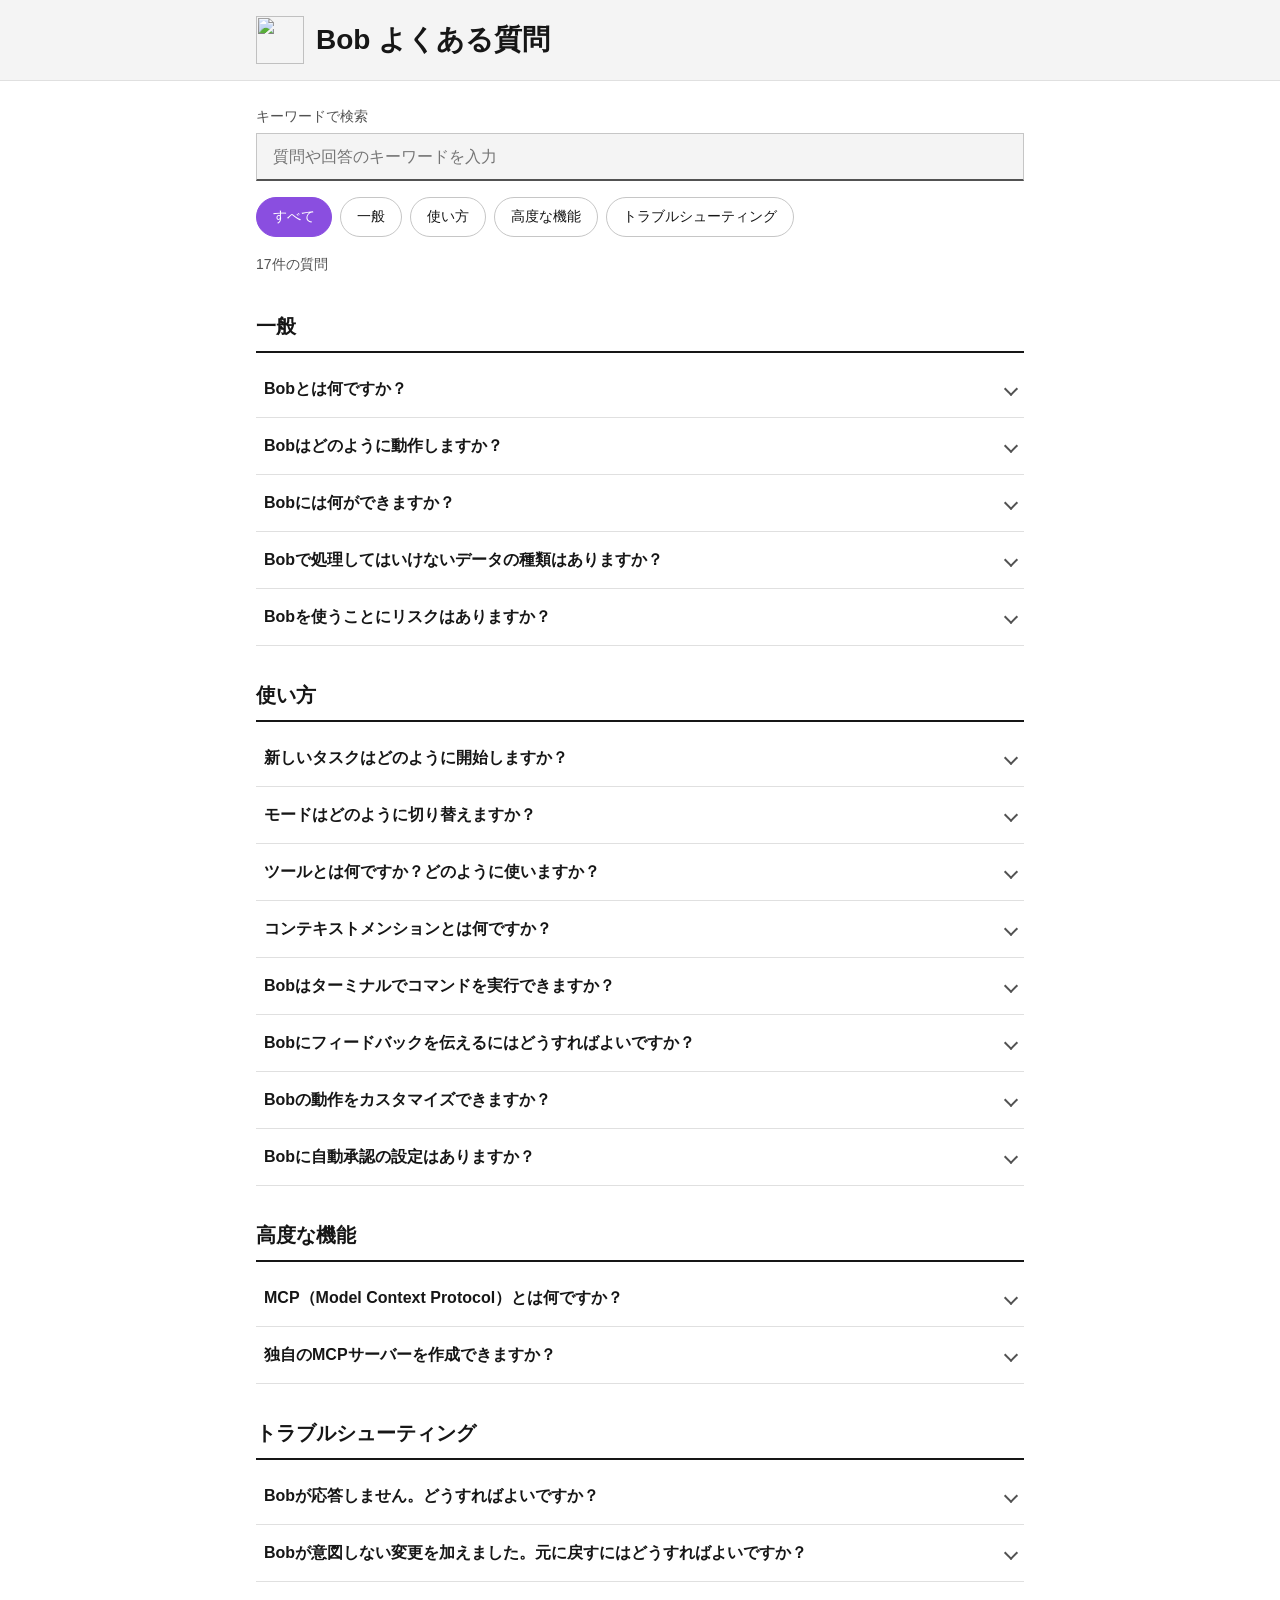
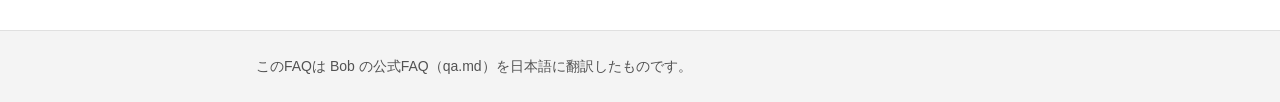
==== index.html @ 48e724e5 "feat: add static Japanese FAQ site for Bob with search and filters" ====
<!DOCTYPE html>
<html lang="ja">
<head>
  <meta charset="UTF-8">
  <meta name="viewport" content="width=device-width, initial-scale=1">
  <title>Bob よくある質問</title>
  <link rel="stylesheet" href="style.css">
</head>
<body>
  <header class="site-header">
    <div class="container header-inner">
      <a class="logo-link" href="https://www.ibm.com/products/bob" target="_blank" rel="noopener noreferrer" aria-label="IBM Bob 製品ページ（外部リンク）">
        <img class="logo" src="bob.svg" alt="" width="48" height="48">
      </a>
      <h1>Bob よくある質問</h1>
    </div>
  </header>

  <main class="container">
    <section class="controls" aria-label="FAQの検索と絞り込み">
      <label class="search-label" for="search">キーワードで検索</label>
      <input id="search" class="search-input" type="search" placeholder="質問や回答のキーワードを入力" autocomplete="off">

      <div id="filters" class="filters" role="group" aria-label="カテゴリで絞り込み"></div>

      <p id="count" class="count" aria-live="polite"></p>
    </section>

    <section id="faq-list" aria-label="質問一覧"></section>

    <p id="empty" class="empty" hidden>条件に一致する質問が見つかりませんでした。キーワードやカテゴリを変更してください。</p>
  </main>

  <footer class="site-footer">
    <div class="container">
      <p>このFAQは Bob の公式FAQ（qa.md）を日本語に翻訳したものです。</p>
    </div>
  </footer>

  <script src="faq-data.js"></script>
  <script src="app.js"></script>
</body>
</html>
---- style.css ----
:root {
  --bg: #ffffff;
  --bg-subtle: #f4f4f4;
  --border: #c6c6c6;
  --border-subtle: #e0e0e0;
  --text: #161616;
  --text-muted: #525252;
  --accent: #8a4ee0;
  --accent-hover: #6929c4;
  --on-accent: #ffffff;
}

@media (prefers-color-scheme: dark) {
  :root {
    --bg: #161616;
    --bg-subtle: #262626;
    --border: #525252;
    --border-subtle: #393939;
    --text: #f4f4f4;
    --text-muted: #a8a8a8;
    --accent: #a56eff;
    --accent-hover: #be95ff;
    --on-accent: #161616;
  }
}

* {
  box-sizing: border-box;
}

body {
  margin: 0;
  color: var(--text);
  background: var(--bg);
  font-family: -apple-system, BlinkMacSystemFont, "Hiragino Sans", "Hiragino Kaku Gothic ProN", "Yu Gothic", Meiryo, sans-serif;
  font-size: 16px;
  line-height: 1.7;
}

.container {
  width: 100%;
  max-width: 800px;
  margin: 0 auto;
  padding: 0 16px;
}

/* ヘッダー・フッター */
.site-header {
  background: var(--bg-subtle);
  border-bottom: 1px solid var(--border-subtle);
}

.header-inner {
  display: flex;
  align-items: center;
  gap: 12px;
  padding-top: 16px;
  padding-bottom: 16px;
}

.logo-link {
  flex-shrink: 0;
  display: inline-flex;
  text-decoration: none;
  border-radius: 2px;
}

.logo-link:focus-visible {
  outline: 2px solid var(--accent);
  outline-offset: 2px;
}

.logo {
  display: block;
}

h1 {
  margin: 0;
  font-size: 1.75rem;
  font-weight: 600;
  line-height: 1.3;
}

.site-footer {
  margin-top: 48px;
  padding: 24px 0;
  background: var(--bg-subtle);
  border-top: 1px solid var(--border-subtle);
  color: var(--text-muted);
  font-size: 0.875rem;
}

.site-footer p {
  margin: 0;
}

/* 検索・フィルタ */
.controls {
  padding-top: 24px;
}

.search-label {
  display: block;
  margin-bottom: 4px;
  font-size: 0.875rem;
  color: var(--text-muted);
}

.search-input {
  width: 100%;
  min-height: 48px;
  padding: 0 16px;
  border: 1px solid var(--border);
  border-bottom: 2px solid var(--text-muted);
  border-radius: 0;
  background: var(--bg-subtle);
  color: var(--text);
  font: inherit;
}

.search-input:focus-visible,
.filter-btn:focus-visible,
.faq-question:focus-visible {
  outline: 2px solid var(--accent);
  outline-offset: 2px;
}

.filters {
  display: flex;
  flex-wrap: wrap;
  gap: 8px;
  margin-top: 16px;
}

.filter-btn {
  min-height: 40px;
  padding: 0 16px;
  border: 1px solid var(--border);
  border-radius: 20px;
  background: var(--bg);
  color: var(--text);
  font: inherit;
  font-size: 0.875rem;
  cursor: pointer;
}

.filter-btn:hover {
  background: var(--bg-subtle);
}

.filter-btn[aria-pressed="true"] {
  background: var(--accent);
  border-color: var(--accent);
  color: var(--on-accent);
}

.filter-btn[aria-pressed="true"]:hover {
  background: var(--accent-hover);
}

.count {
  margin: 16px 0 0;
  color: var(--text-muted);
  font-size: 0.875rem;
}

/* FAQ一覧 */
.category-title {
  margin: 32px 0 8px;
  padding-bottom: 8px;
  border-bottom: 2px solid var(--text);
  font-size: 1.25rem;
  font-weight: 600;
}

.faq-item {
  border-bottom: 1px solid var(--border-subtle);
}

.faq-question {
  display: flex;
  align-items: center;
  justify-content: space-between;
  gap: 16px;
  width: 100%;
  min-height: 56px;
  padding: 12px 8px;
  border: 0;
  background: transparent;
  color: var(--text);
  font: inherit;
  font-weight: 600;
  text-align: left;
  cursor: pointer;
}

.faq-question:hover {
  background: var(--bg-subtle);
}

.faq-icon {
  flex-shrink: 0;
  width: 10px;
  height: 10px;
  border-right: 2px solid var(--text-muted);
  border-bottom: 2px solid var(--text-muted);
  transform: rotate(45deg);
}

.faq-question[aria-expanded="true"] .faq-icon {
  transform: rotate(-135deg);
}

.faq-answer {
  padding: 4px 8px 20px;
  color: var(--text);
}

.faq-answer p {
  margin: 0 0 12px;
}

.faq-answer ul {
  margin: 0 0 12px;
  padding-left: 24px;
}

.faq-answer li {
  margin-bottom: 4px;
}

.faq-answer code {
  padding: 2px 6px;
  border-radius: 2px;
  background: var(--bg-subtle);
  font-family: "SFMono-Regular", Menlo, Consolas, monospace;
  font-size: 0.9em;
}

/* 空状態 */
.empty {
  margin: 48px 0 0;
  padding: 32px 16px;
  background: var(--bg-subtle);
  color: var(--text-muted);
  text-align: center;
}

.empty[hidden],
.faq-answer[hidden] {
  display: none;
}

@media (max-width: 600px) {
  body {
    font-size: 15px;
  }

  h1 {
    font-size: 1.375rem;
  }

  .logo {
    width: 40px;
    height: 40px;
  }
}

@media (prefers-reduced-motion: no-preference) {
  .faq-icon {
    transition: transform 0.15s ease;
  }
}
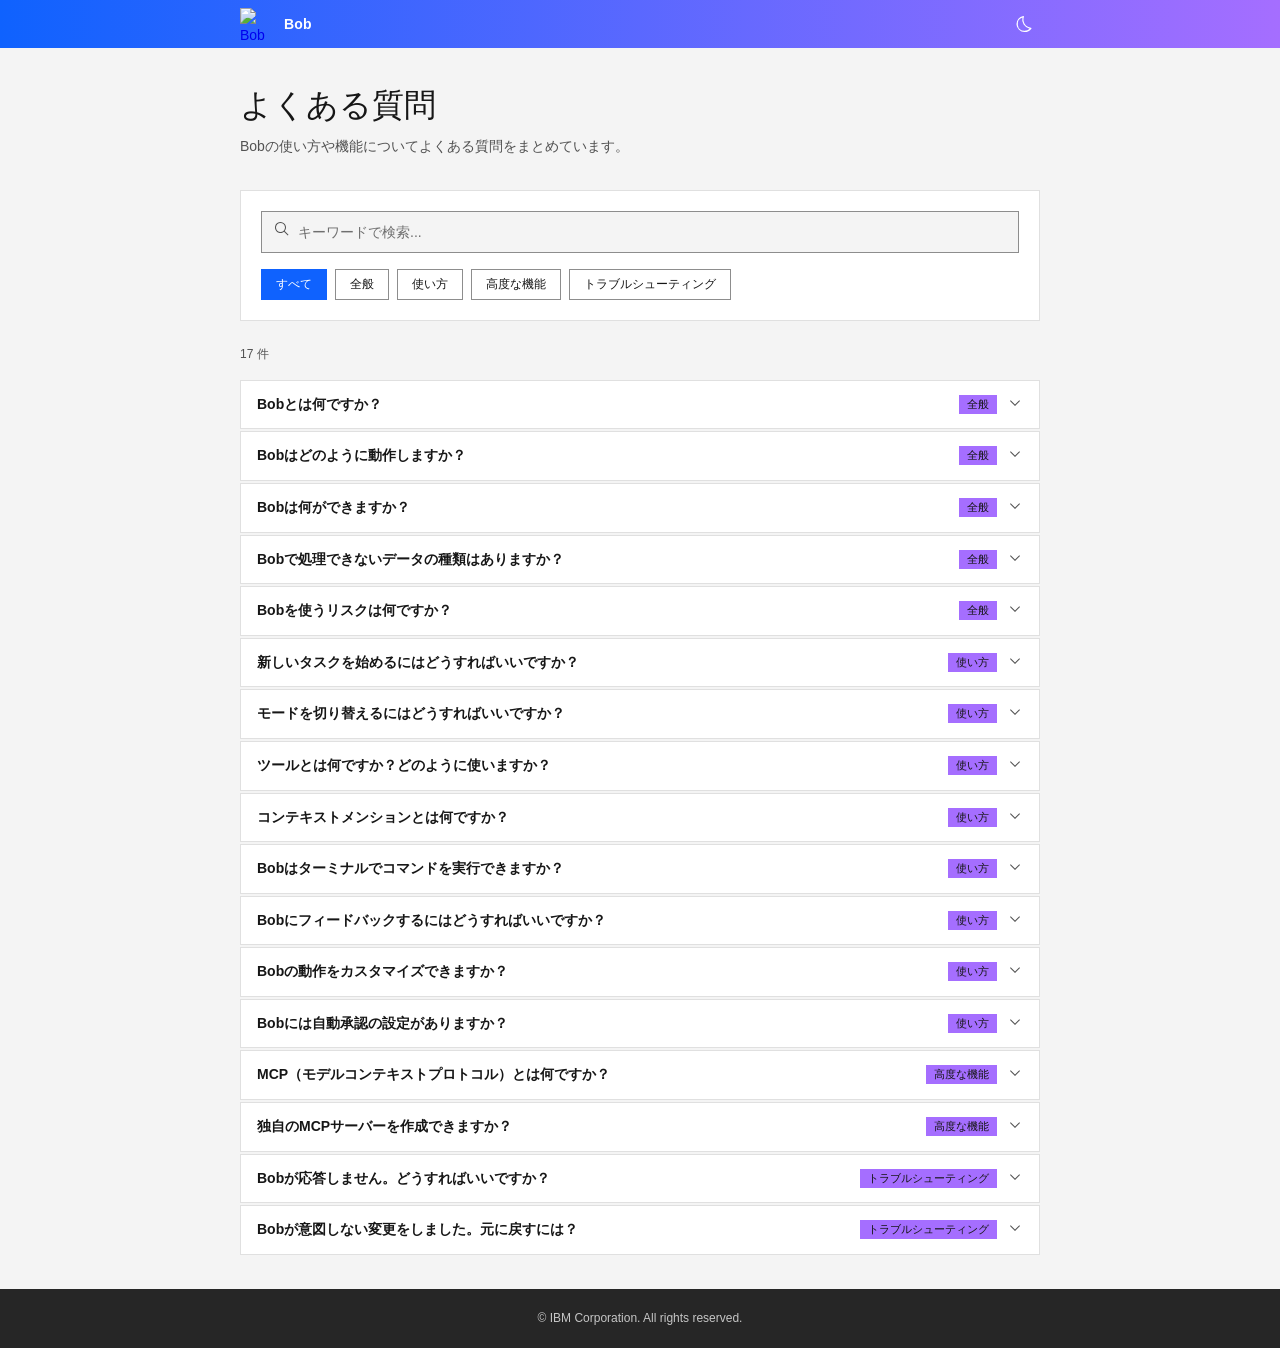
==== commit c7f3b95c: "feat: add Bob FAQ site with search and dark theme" ====
--- a/index.html
+++ b/index.html
@@ -2,42 +2,732 @@
 <html lang="ja">
 <head>
   <meta charset="UTF-8">
-  <meta name="viewport" content="width=device-width, initial-scale=1">
-  <title>Bob よくある質問</title>
-  <link rel="stylesheet" href="style.css">
+  <meta name="viewport" content="width=device-width, initial-scale=1.0">
+  <title>Bob よくある質問（FAQ）</title>
+  <script>
+    // 初期テーマ適用（描画前に実行してちらつきを防ぐ）
+    (function() {
+      var theme = null;
+      try { theme = localStorage.getItem('theme'); } catch (e) {}
+      if (theme !== 'light' && theme !== 'dark') {
+        theme = (window.matchMedia && window.matchMedia('(prefers-color-scheme: dark)').matches) ? 'dark' : 'light';
+      }
+      document.documentElement.setAttribute('data-theme', theme);
+    })();
+  </script>
+  <style>
+    /* テーマ変数（ライト） */
+    :root {
+      color-scheme: light;
+      --brand-blue: #0f62fe;
+      --brand-blue-hover: #0353e9;
+      --brand-purple: #a56eff;
+      --header-gradient: linear-gradient(90deg, #0f62fe, #a56eff);
+
+      --bg-page: #f4f4f4;
+      --bg-card: #ffffff;
+      --bg-input: #f4f4f4;
+      --bg-hover: #e8e8e8;
+      --bg-footer: #262626;
+      --border: #e0e0e0;
+      --border-strong: #8d8d8d;
+      --text: #161616;
+      --text-sub: #525252;
+      --text-answer: #393939;
+      --text-placeholder: #6f6f6f;
+      --text-muted: #8d8d8d;
+      --text-footer: #c6c6c6;
+      --focus: #0f62fe;
+      --badge-bg: #a56eff;
+      --badge-text: #161616;
+    }
+
+    /* テーマ変数（ダーク） */
+    [data-theme="dark"] {
+      color-scheme: dark;
+      --bg-page: #161616;
+      --bg-card: #262626;
+      --bg-input: #161616;
+      --bg-hover: #353535;
+      --bg-footer: #0f0f0f;
+      --border: #393939;
+      --border-strong: #6f6f6f;
+      --text: #f4f4f4;
+      --text-sub: #c6c6c6;
+      --text-answer: #e0e0e0;
+      --text-placeholder: #a8a8a8;
+      --text-muted: #8d8d8d;
+      --text-footer: #a8a8a8;
+      --focus: #78a9ff;
+    }
+
+    *, *::before, *::after {
+      box-sizing: border-box;
+      margin: 0;
+      padding: 0;
+    }
+
+    body {
+      font-family: 'IBM Plex Sans', Arial, sans-serif;
+      font-size: 14px;
+      line-height: 1.6;
+      color: var(--text);
+      background-color: var(--bg-page);
+      min-height: 100vh;
+      display: flex;
+      flex-direction: column;
+    }
+
+    /* ヘッダー */
+    .site-header {
+      background: var(--header-gradient);
+      color: #ffffff;
+      padding: 0 1rem;
+    }
+
+    .site-header__inner {
+      max-width: 800px;
+      margin: 0 auto;
+      display: flex;
+      align-items: center;
+      gap: 12px;
+      height: 48px;
+    }
+
+    .site-header__logo-link {
+      display: flex;
+      align-items: center;
+      flex-shrink: 0;
+    }
+
+    .site-header__logo-link:focus-visible,
+    .theme-toggle:focus-visible {
+      outline: 2px solid #ffffff;
+      outline-offset: 2px;
+    }
+
+    .site-header__logo {
+      width: 32px;
+      height: 32px;
+      display: block;
+    }
+
+    .site-header__title {
+      font-size: 14px;
+      font-weight: 600;
+      letter-spacing: 0.01em;
+      color: #ffffff;
+    }
+
+    /* テーマ切替ボタン */
+    .theme-toggle {
+      margin-left: auto;
+      width: 32px;
+      height: 32px;
+      display: flex;
+      align-items: center;
+      justify-content: center;
+      flex-shrink: 0;
+      background: none;
+      border: none;
+      color: #ffffff;
+      cursor: pointer;
+    }
+
+    .theme-toggle:hover {
+      background-color: rgba(255, 255, 255, 0.2);
+    }
+
+    .theme-toggle__sun {
+      display: none;
+    }
+
+    [data-theme="dark"] .theme-toggle__moon {
+      display: none;
+    }
+
+    [data-theme="dark"] .theme-toggle__sun {
+      display: block;
+    }
+
+    /* メインコンテンツ */
+    main {
+      flex: 1;
+      padding: 2rem 1rem;
+    }
+
+    .content {
+      max-width: 800px;
+      margin: 0 auto;
+    }
+
+    .page-title {
+      font-size: 32px;
+      font-weight: 300;
+      color: var(--text);
+      margin-bottom: 0.25rem;
+    }
+
+    .page-subtitle {
+      font-size: 14px;
+      color: var(--text-sub);
+      margin-bottom: 2rem;
+    }
+
+    /* 検索エリア */
+    .search-area {
+      background-color: var(--bg-card);
+      border: 1px solid var(--border);
+      padding: 1.25rem;
+      margin-bottom: 1.5rem;
+    }
+
+    .search-box {
+      display: flex;
+      align-items: center;
+      gap: 8px;
+      border: 1px solid var(--border-strong);
+      background-color: var(--bg-input);
+      padding: 0 12px;
+      margin-bottom: 1rem;
+    }
+
+    .search-box:focus-within {
+      outline: 2px solid var(--focus);
+      outline-offset: -2px;
+    }
+
+    .search-icon {
+      color: var(--text-sub);
+      flex-shrink: 0;
+      font-size: 16px;
+    }
+
+    .search-input {
+      flex: 1;
+      border: none;
+      background: transparent;
+      outline: none;
+      height: 40px;
+      font-size: 14px;
+      font-family: inherit;
+      color: var(--text);
+    }
+
+    .search-input::placeholder {
+      color: var(--text-placeholder);
+    }
+
+    .clear-btn {
+      background: none;
+      border: none;
+      cursor: pointer;
+      color: var(--text-sub);
+      padding: 4px;
+      display: none;
+      font-size: 16px;
+      line-height: 1;
+    }
+
+    .clear-btn.visible {
+      display: flex;
+      align-items: center;
+    }
+
+    /* カテゴリーボタン */
+    .category-buttons {
+      display: flex;
+      flex-wrap: wrap;
+      gap: 8px;
+    }
+
+    .cat-btn {
+      background-color: var(--bg-card);
+      border: 1px solid var(--border-strong);
+      color: var(--text);
+      padding: 6px 14px;
+      font-size: 12px;
+      font-family: inherit;
+      cursor: pointer;
+      transition: background-color 0.1s, color 0.1s, border-color 0.1s;
+      white-space: nowrap;
+    }
+
+    .cat-btn:hover {
+      background-color: var(--bg-hover);
+    }
+
+    .cat-btn.active {
+      background-color: var(--brand-blue);
+      border-color: var(--brand-blue);
+      color: #ffffff;
+    }
+
+    .cat-btn.active:hover {
+      background-color: var(--brand-blue-hover);
+      border-color: var(--brand-blue-hover);
+    }
+
+    /* 検索結果カウント */
+    .result-count {
+      font-size: 12px;
+      color: var(--text-sub);
+      margin-bottom: 1rem;
+    }
+
+    /* FAQリスト */
+    .faq-list {
+      list-style: none;
+    }
+
+    .faq-item {
+      background-color: var(--bg-card);
+      border: 1px solid var(--border);
+      margin-bottom: 2px;
+    }
+
+    .faq-question {
+      width: 100%;
+      background: none;
+      border: none;
+      text-align: left;
+      padding: 14px 16px;
+      font-size: 14px;
+      font-family: inherit;
+      color: var(--text);
+      cursor: pointer;
+      display: flex;
+      align-items: flex-start;
+      justify-content: space-between;
+      gap: 12px;
+      transition: background-color 0.1s;
+    }
+
+    .faq-question:hover {
+      background-color: var(--bg-hover);
+    }
+
+    .faq-question-text {
+      flex: 1;
+      font-weight: 600;
+      line-height: 1.4;
+    }
+
+    .faq-question-right {
+      display: flex;
+      align-items: center;
+      gap: 10px;
+      flex-shrink: 0;
+    }
+
+    .faq-badge {
+      font-size: 11px;
+      background-color: var(--badge-bg);
+      color: var(--badge-text);
+      padding: 2px 8px;
+      white-space: nowrap;
+    }
+
+    .faq-chevron {
+      color: var(--text-sub);
+      font-size: 18px;
+      transition: transform 0.2s;
+      line-height: 1;
+    }
+
+    .faq-item.open .faq-chevron {
+      transform: rotate(180deg);
+    }
+
+    .faq-answer {
+      max-height: 0;
+      overflow: hidden;
+      transition: max-height 0.25s ease-out;
+    }
+
+    .faq-answer-inner {
+      padding: 0 16px 16px 16px;
+      font-size: 14px;
+      color: var(--text-answer);
+      line-height: 1.7;
+    }
+
+    .faq-answer-inner ul {
+      padding-left: 20px;
+      margin-top: 8px;
+    }
+
+    .faq-answer-inner ul li {
+      margin-bottom: 4px;
+    }
+
+    /* 0件メッセージ */
+    .no-result {
+      text-align: center;
+      padding: 3rem 1rem;
+      color: var(--text-sub);
+      display: none;
+    }
+
+    .no-result.visible {
+      display: block;
+    }
+
+    .no-result__icon {
+      font-size: 40px;
+      margin-bottom: 1rem;
+      color: var(--text-muted);
+    }
+
+    .no-result__text {
+      font-size: 14px;
+    }
+
+    .no-result__hint {
+      font-size: 12px;
+      color: var(--text-sub);
+      margin-top: 4px;
+    }
+
+    /* フッター */
+    .site-footer {
+      background-color: var(--bg-footer);
+      color: var(--text-footer);
+      text-align: center;
+      padding: 1.25rem 1rem;
+      font-size: 12px;
+    }
+
+    /* レスポンシブ */
+    @media (max-width: 480px) {
+      .page-title {
+        font-size: 24px;
+      }
+
+      .faq-question {
+        padding: 12px 12px;
+      }
+
+      .faq-badge {
+        display: none;
+      }
+    }
+  </style>
+
 </head>
 <body>
+
+  <!-- ヘッダー -->
   <header class="site-header">
-    <div class="container header-inner">
-      <a class="logo-link" href="https://www.ibm.com/products/bob" target="_blank" rel="noopener noreferrer" aria-label="IBM Bob 製品ページ（外部リンク）">
-        <img class="logo" src="bob.svg" alt="" width="48" height="48">
+    <div class="site-header__inner">
+      <a class="site-header__logo-link" href="https://www.ibm.com/products/bob" target="_blank" rel="noopener noreferrer">
+        <img class="site-header__logo" src="bob.svg" alt="Bob">
       </a>
-      <h1>Bob よくある質問</h1>
+      <span class="site-header__title">Bob</span>
+      <button class="theme-toggle" id="themeToggle" type="button" aria-label="ダークテーマに切り替え">
+        <svg class="theme-toggle__moon" xmlns="http://www.w3.org/2000/svg" width="20" height="20" viewBox="0 0 32 32" fill="currentColor" aria-hidden="true">
+          <path d="M13.503 5.414a15.076 15.076 0 0 0 11.593 18.194a11.113 11.113 0 0 1-7.975 3.39c-.138 0-.278.005-.418 0a11.094 11.094 0 0 1-3.2-21.584M14.98 3a1.002 1.002 0 0 0-.175.016a13.096 13.096 0 0 0 1.825 25.981c.164.006.328 0 .49 0a13.072 13.072 0 0 0 10.703-5.555a1.01 1.01 0 0 0-.783-1.565A13.08 13.08 0 0 1 15.89 4.38A1.015 1.015 0 0 0 14.98 3z"/>
+        </svg>
+        <svg class="theme-toggle__sun" xmlns="http://www.w3.org/2000/svg" width="20" height="20" viewBox="0 0 32 32" fill="currentColor" aria-hidden="true">
+          <path d="M16 12a4 4 0 1 1-4 4a4.005 4.005 0 0 1 4-4m0-2a6 6 0 1 0 6 6a6 6 0 0 0-6-6zM6.854 5.375L5.44 6.79l2.12 2.12L8.97 7.5zM2 15h4v2H2zm4.86 9.5l-1.42 1.41l2.12 2.12l1.41-1.41zM15 26h2v4h-2zm8.14-1.5l-1.41 1.41l2.12 2.12l1.42-1.41zM26 15h4v2h-4zm-3.86-6.5l1.41 1.41l2.12-2.12l-1.41-1.42zM15 2h2v4h-2z"/>
+        </svg>
+      </button>
     </div>
   </header>
 
-  <main class="container">
-    <section class="controls" aria-label="FAQの検索と絞り込み">
-      <label class="search-label" for="search">キーワードで検索</label>
-      <input id="search" class="search-input" type="search" placeholder="質問や回答のキーワードを入力" autocomplete="off">
-
-      <div id="filters" class="filters" role="group" aria-label="カテゴリで絞り込み"></div>
-
-      <p id="count" class="count" aria-live="polite"></p>
-    </section>
-
-    <section id="faq-list" aria-label="質問一覧"></section>
-
-    <p id="empty" class="empty" hidden>条件に一致する質問が見つかりませんでした。キーワードやカテゴリを変更してください。</p>
+  <!-- メインコンテンツ -->
+  <main>
+    <div class="content">
+      <h1 class="page-title">よくある質問</h1>
+      <p class="page-subtitle">Bobの使い方や機能についてよくある質問をまとめています。</p>
+
+      <!-- 検索・絞り込みエリア -->
+      <div class="search-area">
+        <div class="search-box">
+          <span class="search-icon" aria-hidden="true">
+            <svg xmlns="http://www.w3.org/2000/svg" width="16" height="16" viewBox="0 0 32 32" fill="currentColor">
+              <path d="M29,27.586l-7.552-7.552a11.018,11.018,0,1,0-1.414,1.414L27.586,29ZM4,13a9,9,0,1,1,9,9A9.01,9.01,0,0,1,4,13Z"/>
+            </svg>
+          </span>
+          <input
+            class="search-input"
+            type="search"
+            id="searchInput"
+            placeholder="キーワードで検索..."
+            aria-label="FAQを検索"
+            autocomplete="off"
+          >
+          <button class="clear-btn" id="clearBtn" aria-label="検索をクリア">
+            <svg xmlns="http://www.w3.org/2000/svg" width="16" height="16" viewBox="0 0 32 32" fill="currentColor">
+              <path d="M24 9.4L22.6 8 16 14.6 9.4 8 8 9.4 14.6 16 8 22.6 9.4 24 16 17.4 22.6 24 24 22.6 17.4 16 24 9.4z"/>
+            </svg>
+          </button>
+        </div>
+        <div class="category-buttons" role="group" aria-label="カテゴリーで絞り込み">
+          <button class="cat-btn active" data-category="all">すべて</button>
+          <button class="cat-btn" data-category="全般">全般</button>
+          <button class="cat-btn" data-category="使い方">使い方</button>
+          <button class="cat-btn" data-category="高度な機能">高度な機能</button>
+          <button class="cat-btn" data-category="トラブルシューティング">トラブルシューティング</button>
+        </div>
+      </div>
+
+      <!-- 検索結果カウント -->
+      <p class="result-count" id="resultCount" aria-live="polite"></p>
+
+      <!-- FAQリスト -->
+      <ul class="faq-list" id="faqList"></ul>
+
+      <!-- 0件メッセージ -->
+      <div class="no-result" id="noResult" role="status">
+        <div class="no-result__icon" aria-hidden="true">
+          <svg xmlns="http://www.w3.org/2000/svg" width="40" height="40" viewBox="0 0 32 32" fill="currentColor">
+            <path d="M29,27.586l-7.552-7.552a11.018,11.018,0,1,0-1.414,1.414L27.586,29ZM4,13a9,9,0,1,1,9,9A9.01,9.01,0,0,1,4,13Z"/>
+          </svg>
+        </div>
+        <p class="no-result__text">該当するFAQが見つかりませんでした。</p>
+        <p class="no-result__hint">キーワードを変えるか、カテゴリーを「すべて」に設定してお試しください。</p>
+      </div>
+    </div>
   </main>
 
+  <!-- フッター -->
   <footer class="site-footer">
-    <div class="container">
-      <p>このFAQは Bob の公式FAQ（qa.md）を日本語に翻訳したものです。</p>
-    </div>
+    <p>&copy; IBM Corporation. All rights reserved.</p>
   </footer>
 
-  <script src="faq-data.js"></script>
-  <script src="app.js"></script>
+  <script>
+    // ─── FAQデータ ───────────────────────────────────────────────
+    var FAQ_DATA = [
+      {
+        category: '全般',
+        question: 'Bobとは何ですか？',
+        answer: 'BobはAIを活用したコーディングコンパニオンです。コードの記述、既存コードのリファクタリング、さまざまなタスクの完了をサポートします。カスタムモードや独自の指示を追加することで、Bobの機能を拡張することも可能です。'
+      },
+      {
+        category: '全般',
+        question: 'Bobはどのように動作しますか？',
+        answer: '大規模言語モデル（LLM）を使用して、あなたのリクエストを理解し、アクションに変換します。Bobが行えることは次のとおりです：<ul><li>プロジェクト内のファイルの読み書き</li><li>ターミナルでのコマンド実行</li><li>インターネットの閲覧（有効化されている場合）</li><li>MCP（モデルコンテキストプロトコル）を介した外部ツールの利用</li></ul>チャットインターフェースを通じてBobに指示を与え、提案されたアクションを確認・承認します。'
+      },
+      {
+        category: '全般',
+        question: 'Bobは何ができますか？',
+        answer: 'Bobはさまざまなコーディングタスクをサポートします：<ul><li>自然言語の説明からコードを生成する</li><li>既存のコードをリファクタリングする</li><li>バグを修正する</li><li>ドキュメントを作成する</li><li>コードを説明する</li><li>コードベースに関する質問に答える</li><li>繰り返しタスクを自動化する</li><li>新しいファイルやプロジェクトを作成する</li></ul>'
+      },
+      {
+        category: '全般',
+        question: 'Bobで処理できないデータの種類はありますか？',
+        answer: '以下のデータ種別はBobで処理しないでください：<ul><li>SPI（機密個人情報）</li><li>PHI（個人健康情報）</li><li>輸出規制対象データ（ITAR、APPなど）</li><li>規制対象の財務データ（銀行口座番号、PAN、非公開財務データなど）</li></ul>'
+      },
+      {
+        category: '全般',
+        question: 'Bobを使うリスクは何ですか？',
+        answer: 'Bobは強力なツールですが、責任を持って使用することが重要です。以下の点にご注意ください：<ul><li><strong>Bobはミスを犯すことがあります。</strong> Bobが提案した変更は、承認する前に必ず注意深くレビューしてください。</li><li><strong>Bobはコマンドを実行できます。</strong> 特に自動承認を使用している場合は、Bobにコマンドを実行させる際に注意が必要です。</li></ul>'
+      },
+      {
+        category: '使い方',
+        question: '新しいタスクを始めるにはどうすればいいですか？',
+        answer: 'Bobパネルを開き、チャットボックスにタスクを入力してください。Bobに何をしてほしいか、明確かつ具体的に記述することが重要です。'
+      },
+      {
+        category: '使い方',
+        question: 'モードを切り替えるにはどうすればいいですか？',
+        answer: 'チャット入力エリアのドロップダウンメニューから別のモードを選択するか、`/`コマンドを使って特定のモードに切り替えることができます。'
+      },
+      {
+        category: '使い方',
+        question: 'ツールとは何ですか？どのように使いますか？',
+        answer: 'ツールはBobがシステムと対話するための手段です。Bobはタスクを完了するために適切なツールを自動的に選択して使用します。ツールを直接呼び出す必要はありません。ツールが使用されるたびに承認または拒否を求めるプロンプトが表示されます。'
+      },
+      {
+        category: '使い方',
+        question: 'コンテキストメンションとは何ですか？',
+        answer: 'コンテキストメンションは、ファイル、フォルダー、問題など、プロジェクトに関する特定の情報をBobに提供する方法です。`@`シンボルの後にメンションしたい項目を入力します（例：`@/src/file.ts`、`@problems`）。'
+      },
+      {
+        category: '使い方',
+        question: 'Bobはターミナルでコマンドを実行できますか？',
+        answer: 'はい、Bobはコマンドを実行できます。コマンドを実行するたびに承認を求められます（コマンドの自動承認を有効にしている場合を除く）。コマンドの自動承認には十分ご注意ください。'
+      },
+      {
+        category: '使い方',
+        question: 'Bobにフィードバックするにはどうすればいいですか？',
+        answer: 'Bobが提案したアクションを承認または拒否することでフィードバックできます。フィードバックフィールドを使って追加のコメントを入力することも可能です。'
+      },
+      {
+        category: '使い方',
+        question: 'Bobの動作をカスタマイズできますか？',
+        answer: 'はい、Bobはいくつかの方法でカスタマイズできます：<ul><li><strong>カスタム指示：</strong> すべてのモードに適用される全般的な指示、またはモード別の指示を提供できます。</li><li><strong>カスタムモード：</strong> カスタマイズされたプロンプトとツール権限を持つ独自のモードを作成できます。</li><li><strong>Bobルール：</strong> プロジェクトルートの`.bob/rules/`フォルダーにMarkdownルールファイルを作成して、追加のガイドラインを提供できます。</li><li><strong>設定：</strong> 自動承認、差分編集など、さまざまな設定を調整できます。</li></ul>'
+      },
+      {
+        category: '使い方',
+        question: 'Bobには自動承認の設定がありますか？',
+        answer: 'はい、Bobには有効にするとアクションを自動的に承認するいくつかの設定があります。'
+      },
+      {
+        category: '高度な機能',
+        question: 'MCP（モデルコンテキストプロトコル）とは何ですか？',
+        answer: 'MCPはBobが外部サーバーと通信するためのプロトコルで、カスタムツールやリソースによってBobの機能を拡張することができます。'
+      },
+      {
+        category: '高度な機能',
+        question: '独自のMCPサーバーを作成できますか？',
+        answer: 'はい、独自のMCPサーバーを作成してBobにカスタム機能を追加することができます。'
+      },
+      {
+        category: 'トラブルシューティング',
+        question: 'Bobが応答しません。どうすればいいですか？',
+        answer: '以下をご確認ください：<ul><li>APIキーが正しく、有効期限が切れていないか確認する</li><li>インターネット接続を確認する</li><li>VS Codeを再起動してみる</li></ul>'
+      },
+      {
+        category: 'トラブルシューティング',
+        question: 'Bobが意図しない変更をしました。元に戻すには？',
+        answer: 'BobはVS Codeの組み込みファイル編集機能を使用しています。標準の「元に戻す」コマンド（Ctrl/Cmd + Z）で変更を取り消すことができます。また、チェックポイントを使用してファイルに加えられた変更を元に戻すこともできます。'
+      }
+    ];
+
+    // ─── 状態 ────────────────────────────────────────────────────
+    var currentCategory = 'all';
+    var currentKeyword = '';
+
+    // ─── DOM参照 ──────────────────────────────────────────────────
+    var searchInput = document.getElementById('searchInput');
+    var clearBtn = document.getElementById('clearBtn');
+    var faqList = document.getElementById('faqList');
+    var noResult = document.getElementById('noResult');
+    var resultCount = document.getElementById('resultCount');
+    var catButtons = document.querySelectorAll('.cat-btn');
+
+    // ─── フィルタリング ───────────────────────────────────────────
+    function getFilteredFAQs() {
+      var keywords = currentKeyword.trim().toLowerCase().split(/\s+/).filter(function(k) { return k.length > 0; });
+      return FAQ_DATA.filter(function(item) {
+        var categoryMatch = currentCategory === 'all' || item.category === currentCategory;
+        if (!categoryMatch) return false;
+        if (keywords.length === 0) return true;
+        function stripHtml(html) {
+          var tmp = document.createElement('div');
+          tmp.innerHTML = html;
+          return tmp.textContent || tmp.innerText || '';
+        }
+        var text = (item.question + ' ' + stripHtml(item.answer)).toLowerCase();
+        return keywords.every(function(kw) { return text.indexOf(kw) !== -1; });
+      });
+    }
+
+    // ─── 描画 ─────────────────────────────────────────────────────
+    function render() {
+      var filtered = getFilteredFAQs();
+      faqList.innerHTML = '';
+
+      if (filtered.length === 0) {
+        noResult.classList.add('visible');
+        resultCount.textContent = '';
+      } else {
+        noResult.classList.remove('visible');
+        resultCount.textContent = filtered.length + ' 件';
+
+        filtered.forEach(function(item, index) {
+          var li = document.createElement('li');
+          li.className = 'faq-item';
+          li.setAttribute('data-index', index);
+
+          var btn = document.createElement('button');
+          btn.className = 'faq-question';
+          btn.setAttribute('aria-expanded', 'false');
+          btn.innerHTML =
+            '<span class="faq-question-text">' + escapeHtml(item.question) + '</span>' +
+            '<span class="faq-question-right">' +
+              '<span class="faq-badge">' + escapeHtml(item.category) + '</span>' +
+              '<span class="faq-chevron" aria-hidden="true">' +
+                '<svg xmlns="http://www.w3.org/2000/svg" width="16" height="16" viewBox="0 0 32 32" fill="currentColor"><path d="M16 22L6 12l1.4-1.4L16 19.2l8.6-8.6L26 12z"/></svg>' +
+              '</span>' +
+            '</span>';
+
+          var answerDiv = document.createElement('div');
+          answerDiv.className = 'faq-answer';
+          answerDiv.setAttribute('role', 'region');
+
+          var answerInner = document.createElement('div');
+          answerInner.className = 'faq-answer-inner';
+          answerInner.innerHTML = item.answer;
+          answerDiv.appendChild(answerInner);
+
+          btn.addEventListener('click', function() {
+            var isOpen = li.classList.contains('open');
+            if (isOpen) {
+              li.classList.remove('open');
+              btn.setAttribute('aria-expanded', 'false');
+              answerDiv.style.maxHeight = null;
+            } else {
+              li.classList.add('open');
+              btn.setAttribute('aria-expanded', 'true');
+              answerDiv.style.maxHeight = answerDiv.scrollHeight + 'px';
+            }
+          });
+
+          li.appendChild(btn);
+          li.appendChild(answerDiv);
+          faqList.appendChild(li);
+        });
+      }
+    }
+
+    // ─── HTMLエスケープ ───────────────────────────────────────────
+    function escapeHtml(str) {
+      return str
+        .replace(/&/g, '&amp;')
+        .replace(/</g, '&lt;')
+        .replace(/>/g, '&gt;')
+        .replace(/"/g, '&quot;');
+    }
+
+    // ─── イベント ─────────────────────────────────────────────────
+    searchInput.addEventListener('input', function() {
+      currentKeyword = searchInput.value;
+      clearBtn.classList.toggle('visible', currentKeyword.length > 0);
+      render();
+    });
+
+    clearBtn.addEventListener('click', function() {
+      searchInput.value = '';
+      currentKeyword = '';
+      clearBtn.classList.remove('visible');
+      searchInput.focus();
+      render();
+    });
+
+    catButtons.forEach(function(btn) {
+      btn.addEventListener('click', function() {
+        catButtons.forEach(function(b) { b.classList.remove('active'); });
+        btn.classList.add('active');
+        currentCategory = btn.getAttribute('data-category');
+        render();
+      });
+    });
+
+    // ─── テーマ切替 ───────────────────────────────────────────────
+    var themeToggle = document.getElementById('themeToggle');
+    var rootEl = document.documentElement;
+
+    function updateThemeToggle() {
+      var isDark = rootEl.getAttribute('data-theme') === 'dark';
+      themeToggle.setAttribute('aria-label', isDark ? 'ライトテーマに切り替え' : 'ダークテーマに切り替え');
+    }
+
+    themeToggle.addEventListener('click', function() {
+      var next = rootEl.getAttribute('data-theme') === 'dark' ? 'light' : 'dark';
+      rootEl.setAttribute('data-theme', next);
+      try { localStorage.setItem('theme', next); } catch (e) {}
+      updateThemeToggle();
+    });
+
+    updateThemeToggle();
+
+
+    // ─── 初期描画 ─────────────────────────────────────────────────
+    render();
+  </script>
+
 </body>
 </html>
